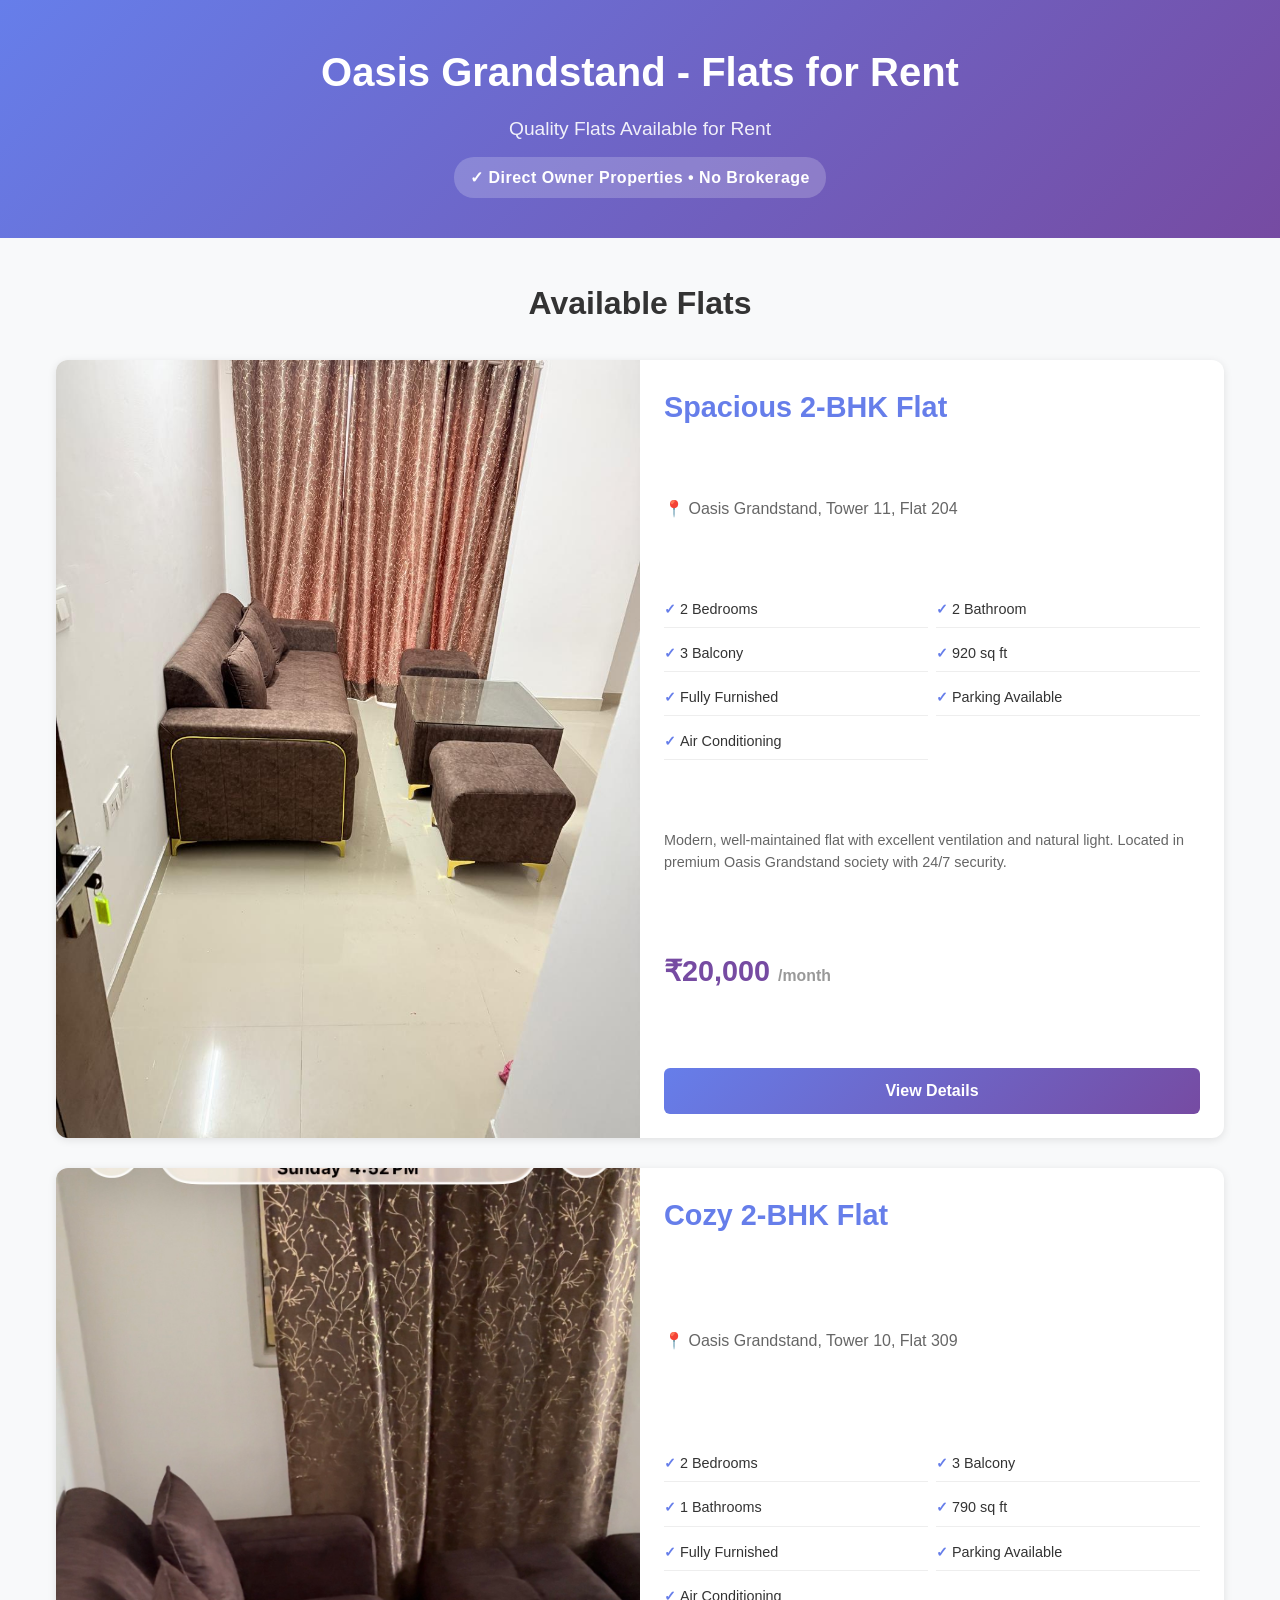
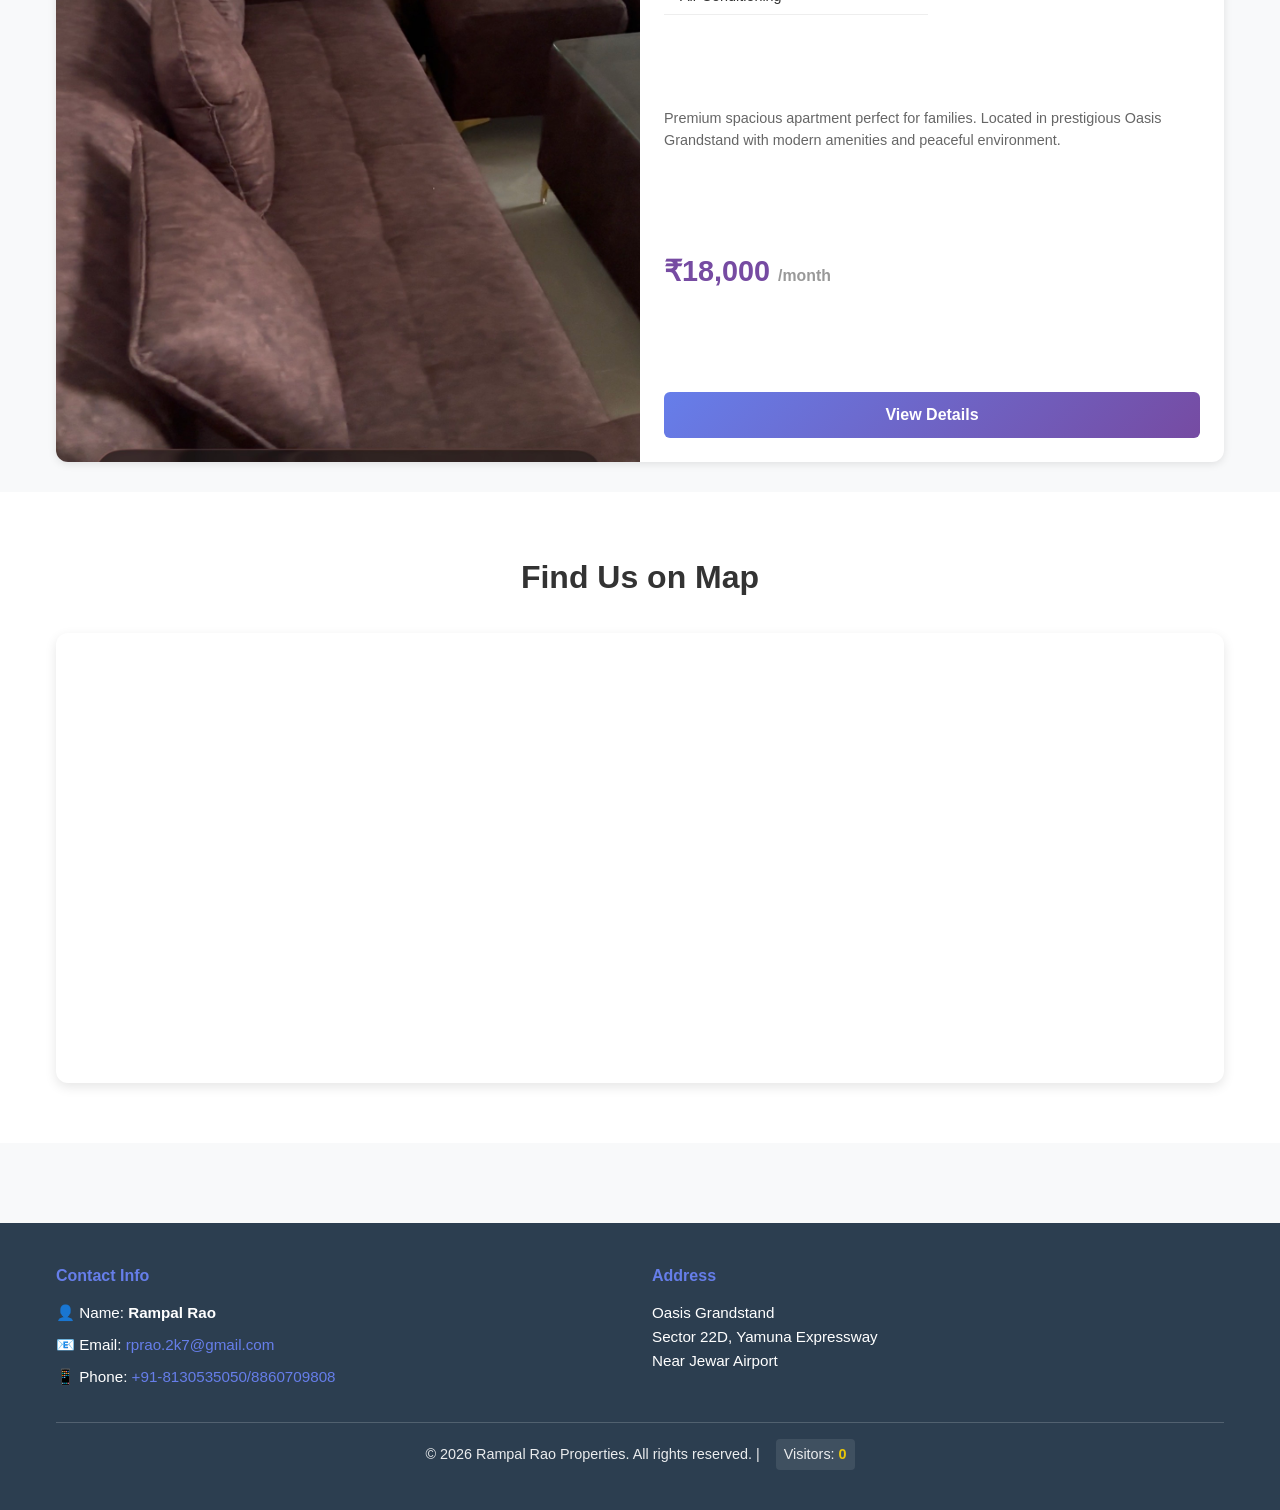
==== index.html @ ecab7b9e "Initial commit: Oasis Grandstand rental website with responsive design, image gallery, video tours, " ====
<!DOCTYPE html>
<html lang="en">
<head>
    <meta charset="UTF-8">
    <meta name="viewport" content="width=device-width, initial-scale=1.0">
    <title>Oasis Grandstand - Flats for Rent</title>
    <link rel="stylesheet" href="styles.css">
</head>
<body>
<header>
    <div class="container">
        <h1>Oasis Grandstand - Flats for Rent</h1>
        <p class="tagline">Quality Flats Available for Rent</p>
        <p class="direct-owner-badge">✓ Direct Owner Properties • No Brokerage</p>
    </div>
</header>

<nav class="mobile-nav">
    <a href="#listings" class="nav-link">Listings</a>
    <a href="#contact" class="nav-link">Contact</a>
</nav>

<main>
    <div class="container">
        <section class="listings" id="listings">
            <h2>Available Flats</h2>

            <div class="flat-card">
                <div class="flat-image-wrapper">
                    <img src="images/flat1-1.jpg" alt="Spacious 2-Bedroom Flat">
                </div>
                <div class="flat-details">
                    <h3>Spacious 2-BHK Flat</h3>
                    <p class="location">📍 Oasis Grandstand, Tower 11, Flat 204</p>
                    <ul class="features">
                        <li>2 Bedrooms</li>
                        <li>2 Bathroom</li>
                        <li>3 Balcony</li>
                        <li>920 sq ft</li>
                        <li>Fully Furnished</li>
                        <li>Parking Available</li>
                        <li>Air Conditioning</li>
                    </ul>
                    <p class="description">Modern, well-maintained flat with excellent ventilation and natural light. Located in premium Oasis Grandstand society with 24/7 security.</p>
                    <p class="price">₹20,000 <span class="period">/month</span></p>
                    <button class="btn btn-primary" onclick="window.location.href='property1.html'">View Details</button>
                </div>
            </div>

            <div class="flat-card">
                <div class="flat-image-wrapper">
                    <img src="images/flat2-1.jpg" alt="Cozy 3-Bedroom Flat">
                </div>
                <div class="flat-details">
                    <h3>Cozy 2-BHK Flat</h3>
                    <p class="location">📍 Oasis Grandstand, Tower 10, Flat 309</p>
                    <ul class="features">
                        <li>2 Bedrooms</li>
                        <li>3 Balcony</li>
                        <li>1 Bathrooms</li>
                        <li>790 sq ft</li>
                        <li>Fully Furnished</li>
                        <li>Parking Available</li>
                        <li>Air Conditioning</li>
                    </ul>
                    <p class="description">Premium spacious apartment perfect for families. Located in prestigious Oasis Grandstand with modern amenities and peaceful environment.</p>
                    <p class="price">₹18,000 <span class="period">/month</span></p>
                    <button class="btn btn-primary" onclick="window.location.href='property2.html'">View Details</button>
                </div>
            </div>
        </section>
    </div>
        <!-- Google Map Section -->
        <section class="map-section">
            <div class="container">
                <h2>Find Us on Map</h2>
                <div class="map-container">
                    <iframe src="https://maps.google.com/maps?q=oasis+grandstand+yamuna+expressway&t=&z=13&ie=UTF8&iwloc=&output=embed" width="100%" height="450" style="border:0;" allowfullscreen="" loading="lazy" referrerpolicy="no-referrer-when-downgrade"></iframe>
                </div>
            </div>
        </section>
    </main>

<footer id="contact">
    <div class="container">
        <div class="footer-content">
            <div class="footer-section">
                <h4>Contact Info</h4>
                <p>👤 Name: <strong>Rampal Rao</strong></p>
                <p>📧 Email: <a href="mailto:contact@rprao.2k7@gmail.com">rprao.2k7@gmail.com</a></p>
                <p>📱 Phone: <a href="tel:+91-8130535050">+91-8130535050/8860709808</a></p>
            </div>
            <div class="footer-section">
                <h4>Address</h4>
                <p>Oasis Grandstand<br />Sector 22D, Yamuna Expressway<br />Near Jewar Airport</p>
            </div>
        </div>
        <p class="copyright">&copy; 2026 Rampal Rao Properties. All rights reserved. | <span id="visit-counter">Visitors: <strong>0</strong></span></p>
    </div>
</footer>

<script src="counter.js"></script>
</body>
</html>
---- styles.css ----
* {
    margin: 0;
    padding: 0;
    box-sizing: border-box;
}

html {
    scroll-behavior: smooth;
}

body {
    font-family: -apple-system, BlinkMacSystemFont, 'Segoe UI', Roboto, Oxygen, Ubuntu, Cantarell, sans-serif;
    line-height: 1.6;
    color: #333;
    background-color: #f8f9fa;
}

.container {
    max-width: 1200px;
    margin: 0 auto;
    padding: 0 16px;
}

/* Header */
header {
    background: linear-gradient(135deg, #667eea 0%, #764ba2 100%);
    color: white;
    padding: 40px 16px;
    text-align: center;
}

header h1 {
    font-size: clamp(1.8em, 5vw, 2.5em);
    margin-bottom: 10px;
    word-break: break-word;
}

.tagline {
    font-size: clamp(1em, 4vw, 1.2em);
    opacity: 0.9;
}

.direct-owner-badge {
    font-size: clamp(0.85em, 3vw, 1em);
    background: rgba(255, 255, 255, 0.2);
    padding: 8px 16px;
    border-radius: 20px;
    display: inline-block;
    margin-top: 12px;
    font-weight: 600;
    letter-spacing: 0.5px;
}

/* Mobile Navigation */
.mobile-nav {
    display: none;
    background: #667eea;
    padding: 10px 0;
    position: sticky;
    top: 0;
    z-index: 100;
}

.mobile-nav a {
    display: inline-block;
    color: white;
    text-decoration: none;
    padding: 10px 16px;
    font-size: 0.95em;
    transition: background 0.3s ease;
}

.mobile-nav a:active {
    background: rgba(0,0,0,0.2);
}

/* Main Content */
main {
    padding: 40px 0;
}

.listings h2 {
    text-align: center;
    font-size: clamp(1.5em, 5vw, 2em);
    margin-bottom: 30px;
    color: #333;
}

/* Flat Cards */
.flat-card {
    background: white;
    border-radius: 12px;
    overflow: hidden;
    margin-bottom: 30px;
    box-shadow: 0 2px 8px rgba(0,0,0,0.1);
    transition: transform 0.3s ease, box-shadow 0.3s ease;
    display: grid;
    grid-template-columns: 1fr 1fr;
    gap: 0;
}

.flat-card:active,
.flat-card:hover {
    transform: translateY(-4px);
    box-shadow: 0 4px 16px rgba(0,0,0,0.15);
}

.flat-image-wrapper {
    overflow: hidden;
    background: #e9ecef;
    min-height: 250px;
}

.flat-card img {
    width: 100%;
    height: 100%;
    object-fit: cover;
    display: block;
}

.flat-details {
    padding: 24px;
    display: flex;
    flex-direction: column;
    justify-content: space-between;
}

.flat-details h3 {
    font-size: clamp(1.3em, 4vw, 1.8em);
    color: #667eea;
    margin-bottom: 8px;
}

.location {
    color: #666;
    font-size: 1em;
    margin-bottom: 12px;
}

.features {
    list-style: none;
    display: grid;
    grid-template-columns: 1fr 1fr;
    gap: 8px;
    margin-bottom: 12px;
    font-size: 0.9em;
}

.features li {
    padding: 6px 0;
    border-bottom: 1px solid #eee;
}

.features li:before {
    content: "✓ ";
    color: #667eea;
    font-weight: bold;
}

.description {
    color: #666;
    margin-bottom: 16px;
    font-size: 0.9em;
    line-height: 1.5;
}

.price {
    font-size: clamp(1.3em, 4vw, 1.8em);
    color: #764ba2;
    font-weight: bold;
    margin-bottom: 16px;
}

.period {
    font-size: 0.55em;
    color: #999;
}

/* Buttons */
.btn {
    padding: 14px 24px;
    border: none;
    border-radius: 6px;
    font-size: 1em;
    cursor: pointer;
    transition: all 0.3s ease;
    font-weight: 600;
    text-align: center;
    min-height: 44px;
    display: flex;
    align-items: center;
    justify-content: center;
}

.btn-primary {
    background: linear-gradient(135deg, #667eea 0%, #764ba2 100%);
    color: white;
}

.btn-primary:active {
    transform: scale(0.98);
}

.btn-primary:hover {
    opacity: 0.9;
}

/* Footer */
footer {
    background: #2c3e50;
    color: white;
    padding: 40px 16px;
    margin-top: 40px;
}

.footer-content {
    display: grid;
    grid-template-columns: repeat(auto-fit, minmax(200px, 1fr));
    gap: 24px;
    margin-bottom: 24px;
}

.footer-section h4 {
    margin-bottom: 12px;
    color: #667eea;
}

.footer-section p {
    margin-bottom: 8px;
    font-size: 0.95em;
}

footer a {
    color: #667eea;
    text-decoration: none;
    transition: opacity 0.3s ease;
}

footer a:active,
footer a:hover {
    opacity: 0.8;
}

.copyright {
    text-align: center;
    border-top: 1px solid rgba(255,255,255,0.2);
    padding-top: 16px;
    font-size: 0.9em;
    opacity: 0.9;
}

#visit-counter {
    margin-left: 12px;
    padding: 4px 8px;
    background: rgba(255,255,255,0.1);
    border-radius: 4px;
    display: inline-block;
}

#visit-counter strong {
    color: #FFD700;
    font-weight: 700;
}

/* Tablet (768px and below) */
@media (max-width: 768px) {
    .container {
        padding: 0 12px;
    }

    header {
        padding: 30px 12px;
    }

    header h1 {
        font-size: 1.6em;
    }

    .tagline {
        font-size: 1em;
    }

    .direct-owner-badge {
        font-size: 0.8em;
        padding: 6px 12px;
        margin-top: 10px;
    }

    .mobile-nav {
        display: flex;
        gap: 0;
    }

    .mobile-nav a {
        flex: 1;
        text-align: center;
        padding: 12px 8px;
    }

    main {
        padding: 30px 0;
    }

    .listings h2 {
        font-size: 1.4em;
        margin-bottom: 24px;
    }

    .flat-card {
        grid-template-columns: 1fr;
        margin-bottom: 24px;
    }

    .flat-image-wrapper {
        min-height: 280px;
    }

    .flat-details {
        padding: 20px;
    }

    .flat-details h3 {
        font-size: 1.4em;
    }

    .features {
        grid-template-columns: 1fr 1fr;
    }

    .footer-content {
        grid-template-columns: 1fr;
        gap: 16px;
    }
}

/* Mobile (480px and below) */
@media (max-width: 480px) {
    .container {
        padding: 0 12px;
    }

    header {
        padding: 24px 12px;
    }

    header h1 {
        font-size: 1.4em;
    }

    .tagline {
        font-size: 0.9em;
    }

    .direct-owner-badge {
        font-size: 0.75em;
        padding: 6px 10px;
        margin-top: 8px;
        letter-spacing: 0px;
    }

    .mobile-nav {
        padding: 24px 0;
    }

    .listings h2 {
        font-size: 1.2em;
        margin-bottom: 20px;
    }

    .flat-details {
        padding: 16px;
    }

    .flat-details h3 {
        font-size: 1.2em;
        margin-bottom: 6px;
    }

    .location {
        font-size: 0.9em;
    }

    .features {
        grid-template-columns: 1fr;
        gap: 4px;
        font-size: 0.85em;
    }

    .features li {
        padding: 4px 0;
    }

    .description {
        font-size: 0.85em;
        margin-bottom: 12px;
    }

    .price {
        font-size: 1.4em;
        margin-bottom: 12px;
    }

    .btn {
        padding: 12px 20px;
        min-height: 40px;
        font-size: 0.95em;
    }

    footer {
        padding: 30px 12px;
    }

    .footer-content {
        gap: 12px;
    }

    .footer-section h4 {
        font-size: 0.95em;
    }

    .footer-section p {
        font-size: 0.85em;
    }

    .copyright {
        font-size: 0.8em;
    }
}

/* Map Section */
.map-section {
    background: white;
    padding: 60px 0;
    margin-bottom: 0;
}

.map-section h2 {
    text-align: center;
    font-size: clamp(1.5em, 5vw, 2em);
    margin-bottom: 30px;
    color: #333;
}

.map-container {
    width: 100%;
    border-radius: 12px;
    overflow: hidden;
    box-shadow: 0 4px 12px rgba(0, 0, 0, 0.1);
}

.map-container iframe {
    width: 100%;
    display: block;
    border: none;
}

@media (max-width: 768px) {
    .map-section {
        padding: 40px 0;
    }

    .map-section h2 {
        font-size: 1.4em;
        margin-bottom: 20px;
    }

    .map-container iframe {
        height: 350px !important;
    }
}

@media (max-width: 480px) {
    .map-section {
        padding: 30px 0;
    }

    .map-section h2 {
        font-size: 1.2em;
        margin-bottom: 16px;
    }

    .map-container iframe {
        height: 280px !important;
    }

    #visit-counter {
        display: block;
        margin-left: 0;
        margin-top: 12px;
        font-size: 0.85em;
    }
}
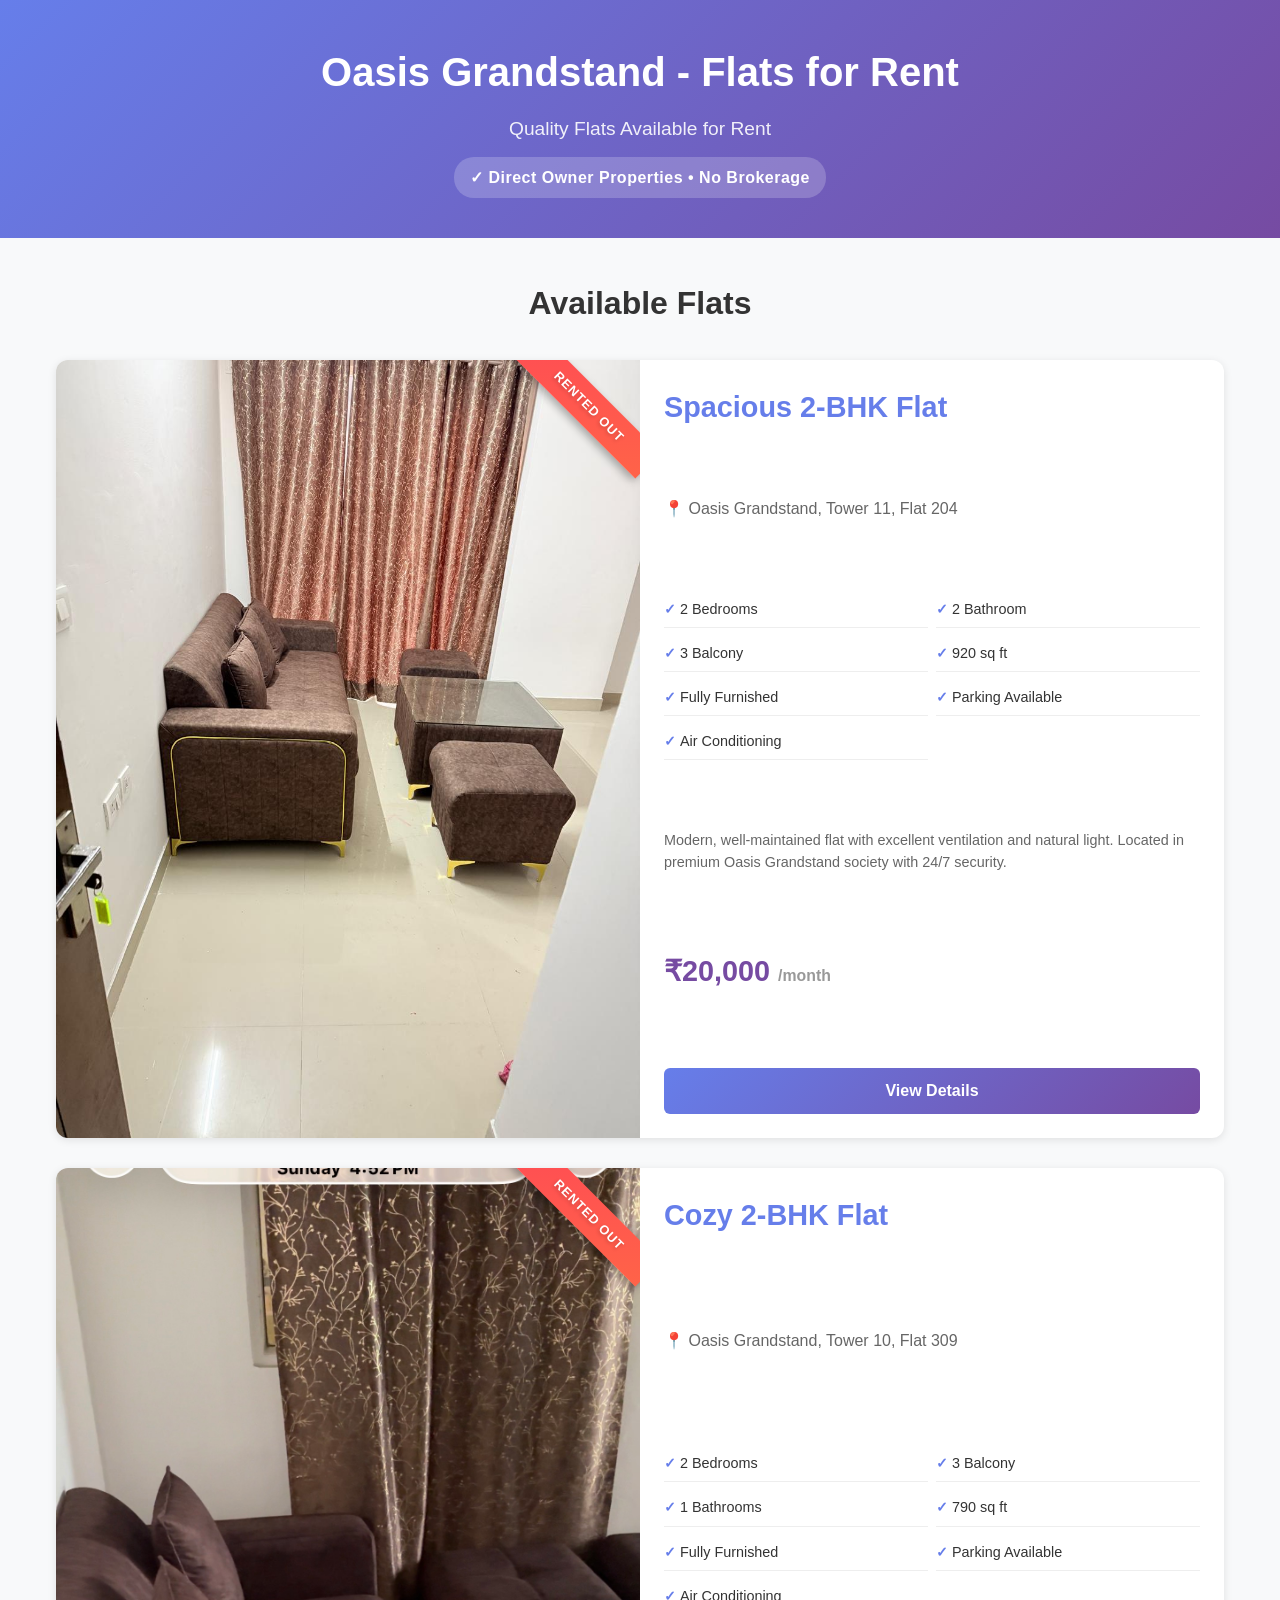
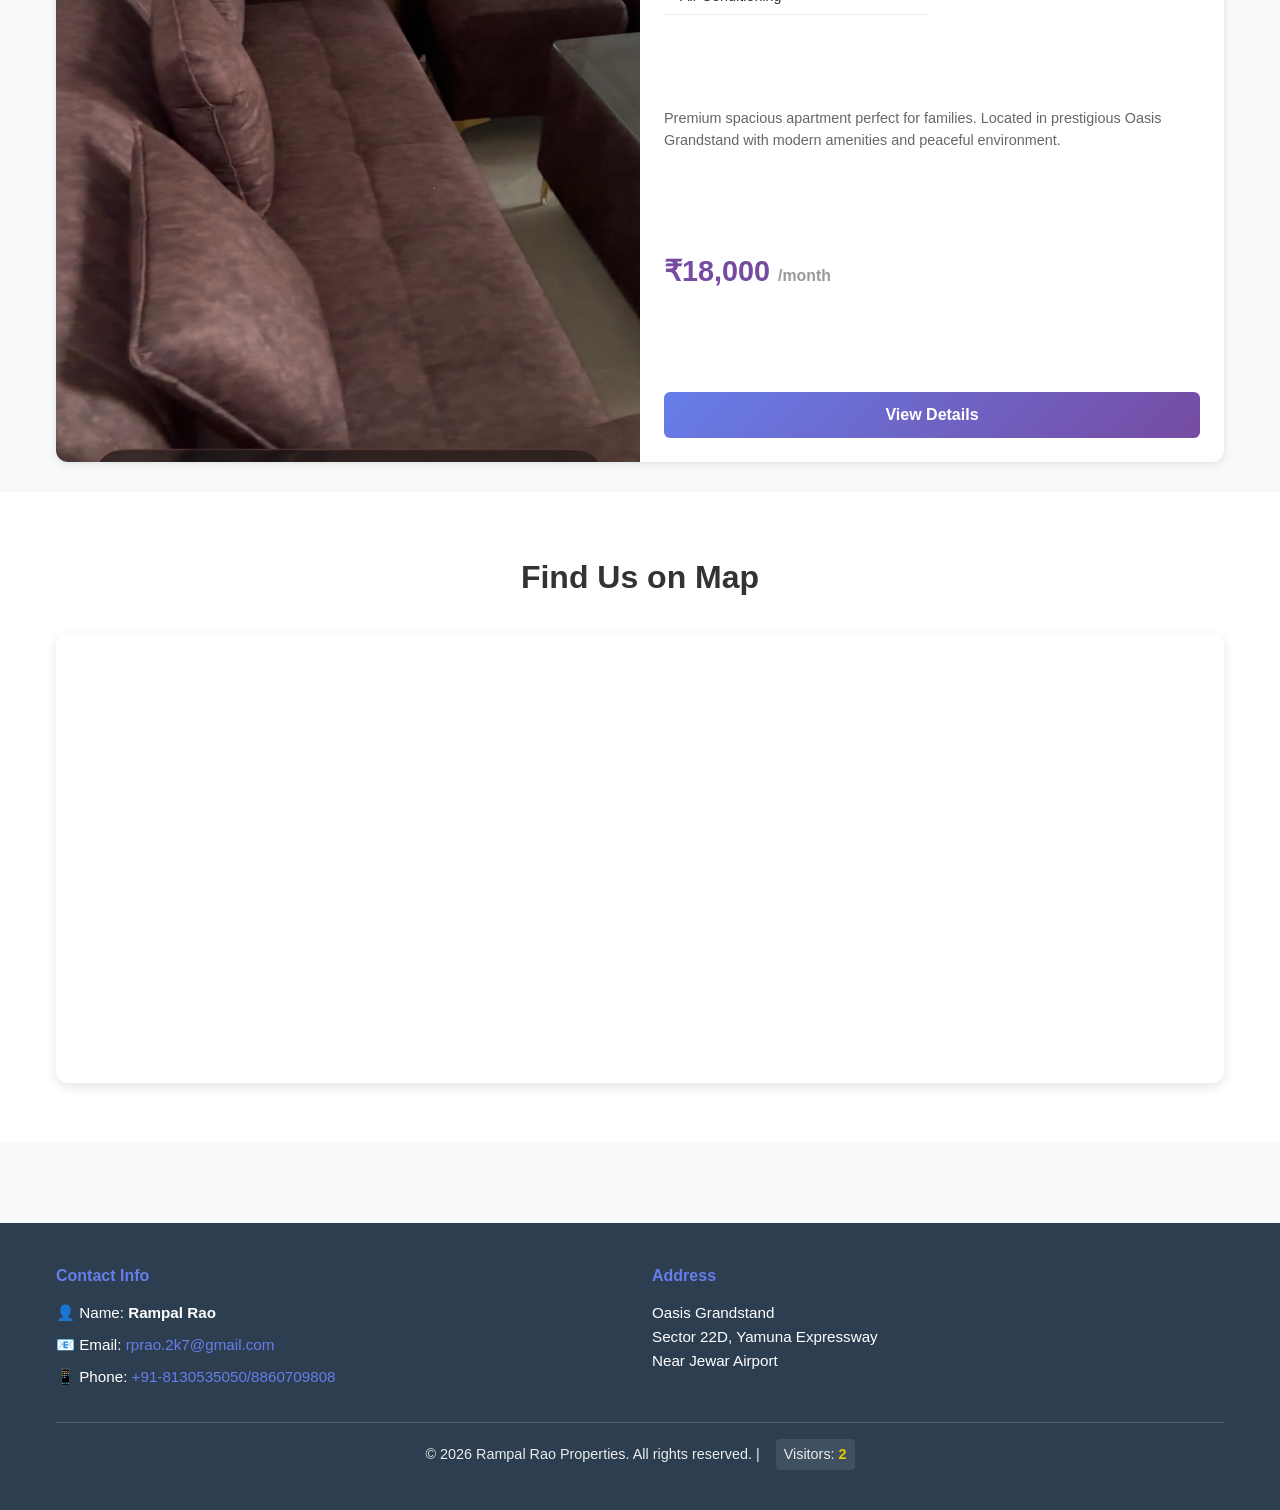
==== commit dc7b3eca: "added rented out strip" ====
--- a/index.html
+++ b/index.html
@@ -28,6 +28,7 @@
             <div class="flat-card">
                 <div class="flat-image-wrapper">
                     <img src="images/flat1-1.jpg" alt="Spacious 2-Bedroom Flat">
+                    <div class="rented-out-strip">RENTED OUT</div>
                 </div>
                 <div class="flat-details">
                     <h3>Spacious 2-BHK Flat</h3>
@@ -43,13 +44,14 @@
                     </ul>
                     <p class="description">Modern, well-maintained flat with excellent ventilation and natural light. Located in premium Oasis Grandstand society with 24/7 security.</p>
                     <p class="price">₹20,000 <span class="period">/month</span></p>
-                    <button class="btn btn-primary" onclick="window.location.href='property1.html'">View Details</button>
+                    <button class="btn btn-primary" onclick="window.location.href='phoenix-204.html'">View Details</button>
                 </div>
             </div>
 
             <div class="flat-card">
                 <div class="flat-image-wrapper">
                     <img src="images/flat2-1.jpg" alt="Cozy 3-Bedroom Flat">
+                    <div class="rented-out-strip">RENTED OUT</div>
                 </div>
                 <div class="flat-details">
                     <h3>Cozy 2-BHK Flat</h3>
@@ -65,7 +67,7 @@
                     </ul>
                     <p class="description">Premium spacious apartment perfect for families. Located in prestigious Oasis Grandstand with modern amenities and peaceful environment.</p>
                     <p class="price">₹18,000 <span class="period">/month</span></p>
-                    <button class="btn btn-primary" onclick="window.location.href='property2.html'">View Details</button>
+                    <button class="btn btn-primary" onclick="window.location.href='sepang-309.html'">View Details</button>
                 </div>
             </div>
         </section>
--- a/styles.css
+++ b/styles.css
@@ -109,6 +109,7 @@
     overflow: hidden;
     background: #e9ecef;
     min-height: 250px;
+    position: relative;
 }
 
 .flat-card img {
@@ -116,6 +117,23 @@
     height: 100%;
     object-fit: cover;
     display: block;
+}
+
+.rented-out-strip {
+    position: absolute;
+    top: 10px;
+    right: -40px;
+    background: linear-gradient(135deg, #ff4757 0%, #ff6348 100%);
+    color: white;
+    padding: 8px 30px 8px 90px;
+    font-weight: 700;
+    font-size: 0.8em;
+    letter-spacing: 1px;
+    transform: rotate(45deg);
+    box-shadow: 0 4px 8px rgba(0, 0, 0, 0.3);
+    text-shadow: 0 2px 4px rgba(0, 0, 0, 0.2);
+    white-space: nowrap;
+    min-width: 220px;
 }
 
 .flat-details {
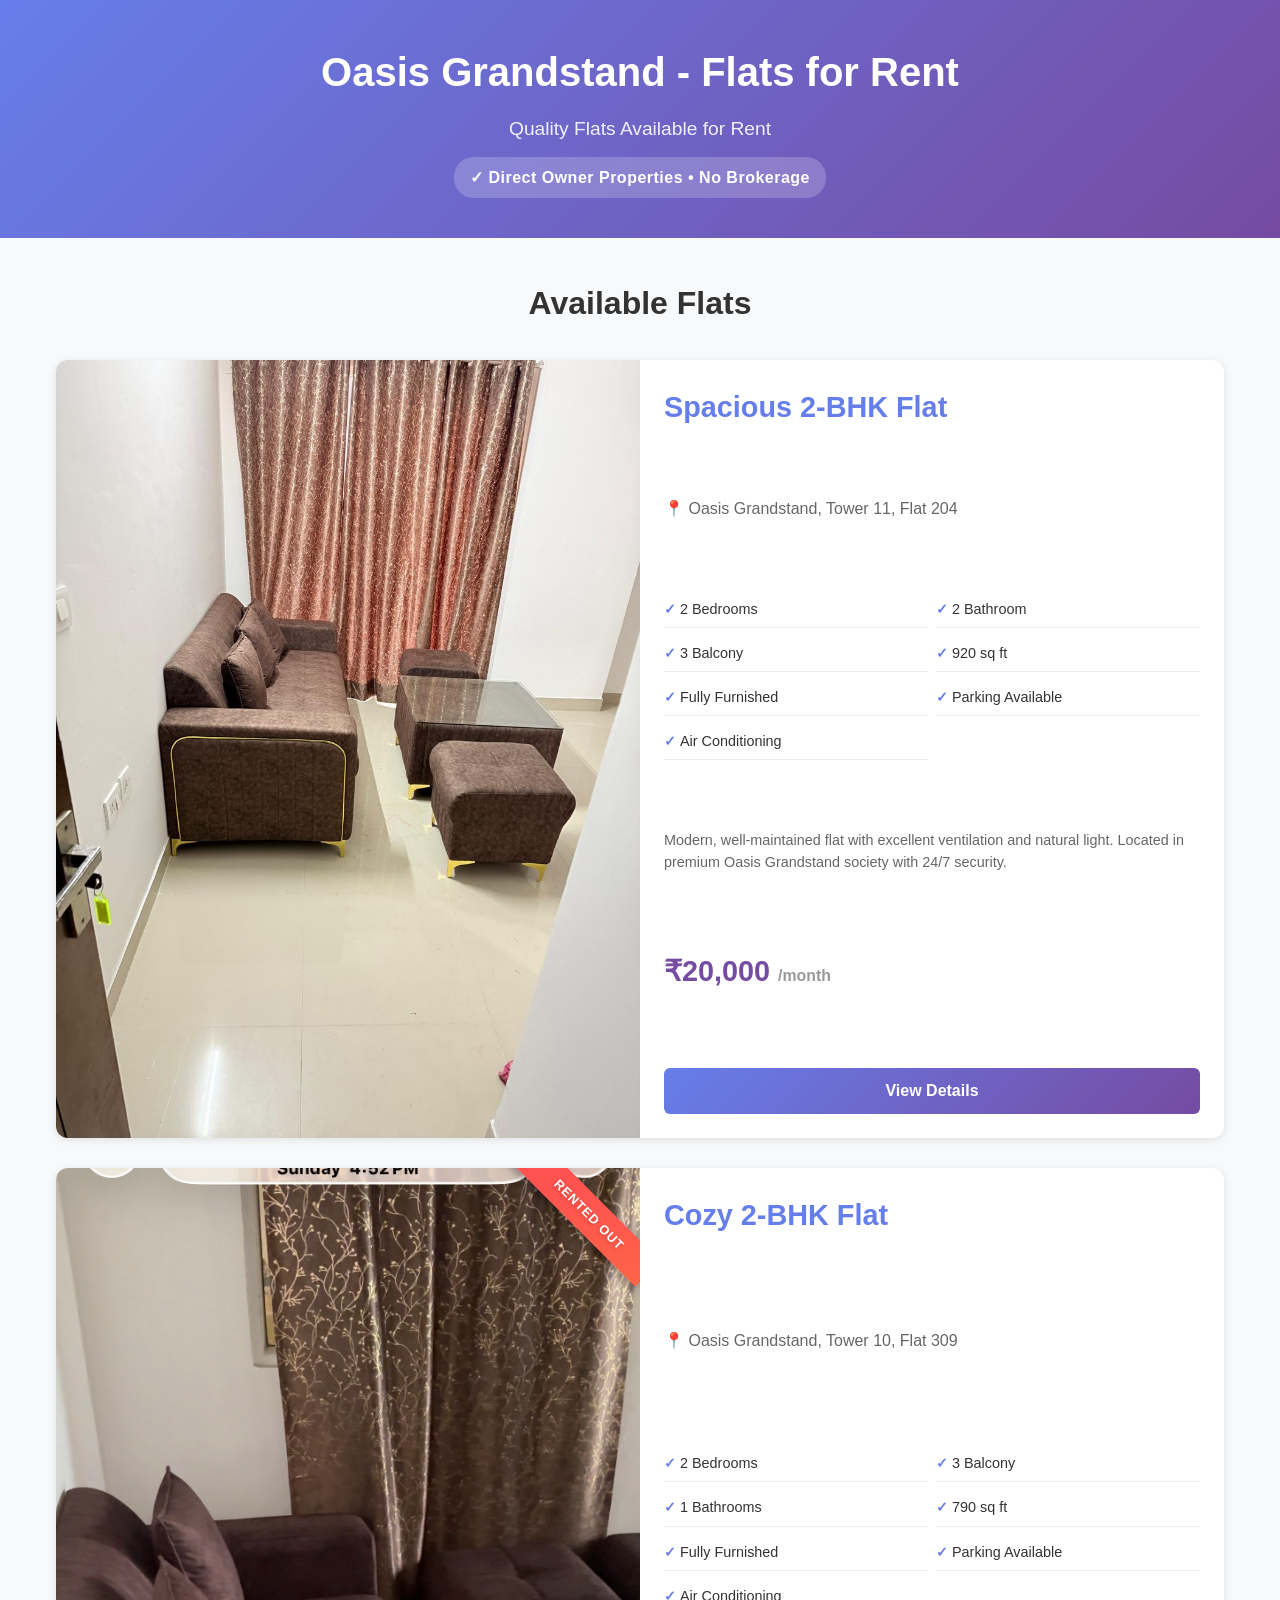
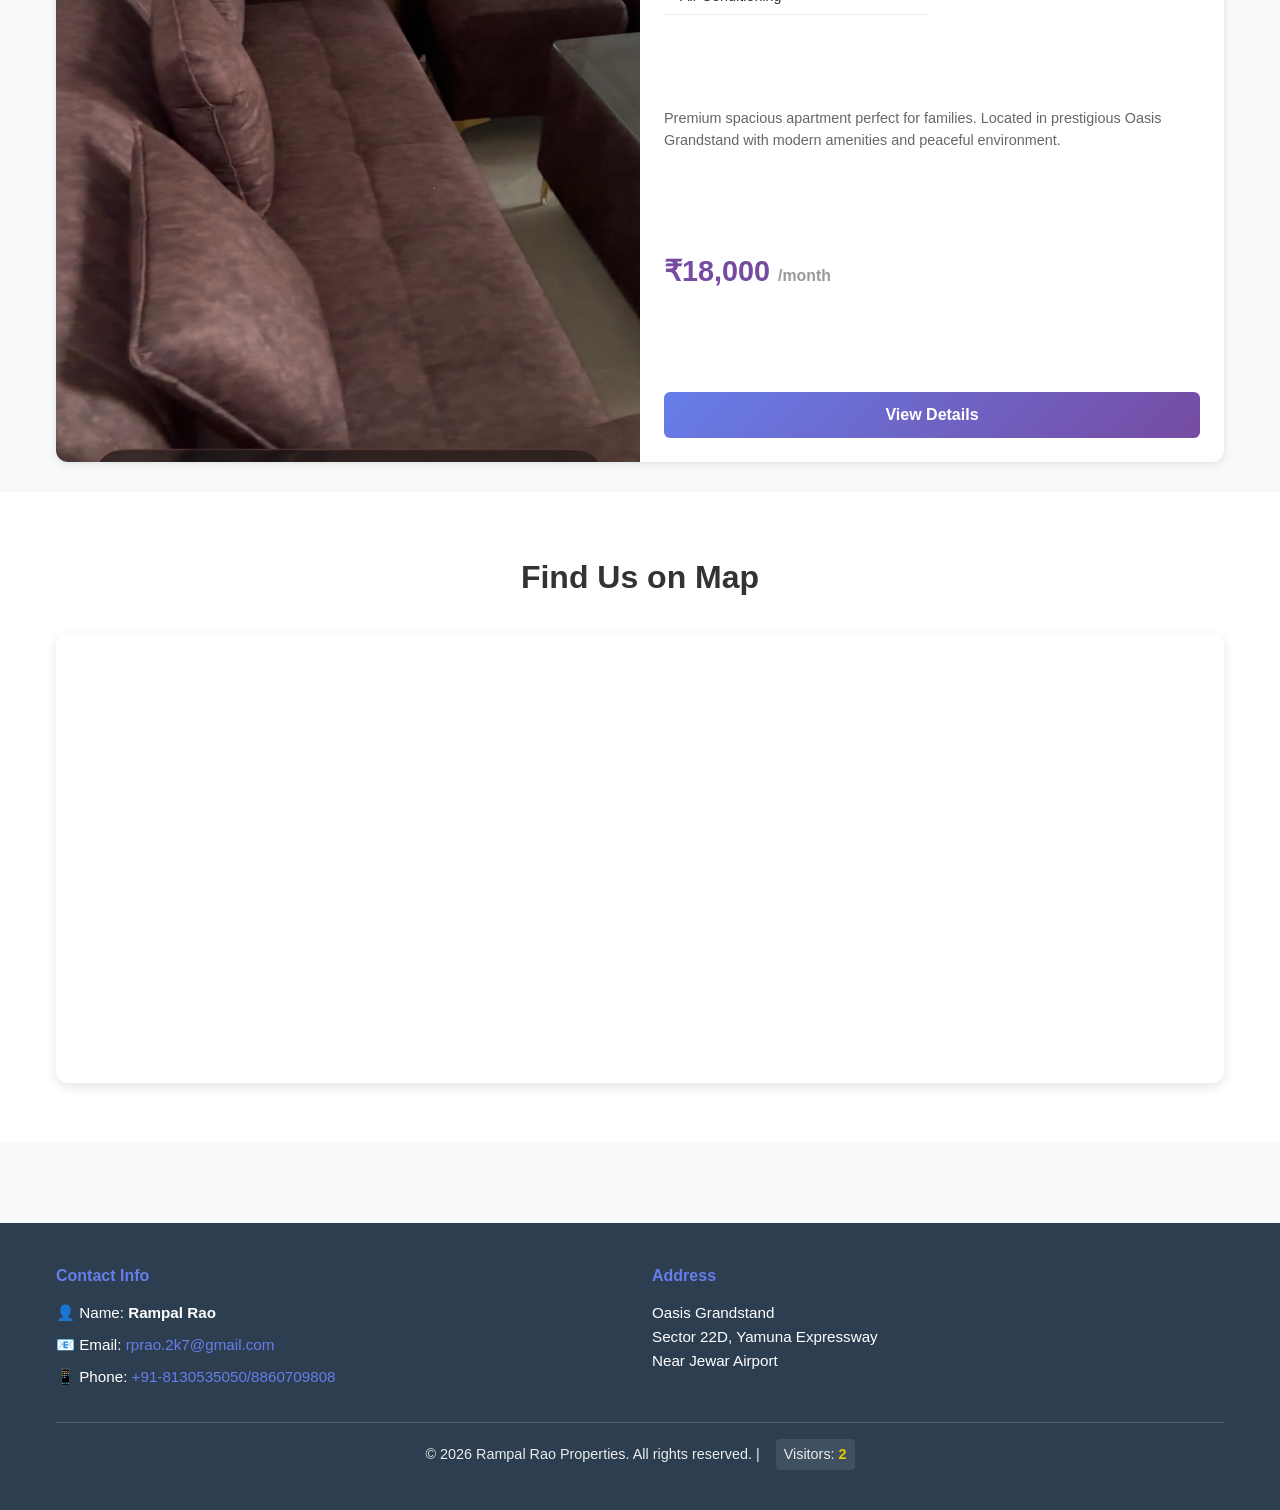
==== commit ab69955a: "removing rented out strip" ====
--- a/index.html
+++ b/index.html
@@ -28,7 +28,7 @@
             <div class="flat-card">
                 <div class="flat-image-wrapper">
                     <img src="images/flat1-1.jpg" alt="Spacious 2-Bedroom Flat">
-                    <div class="rented-out-strip">RENTED OUT</div>
+                    <!--<div class="rented-out-strip">RENTED OUT</div>-->
                 </div>
                 <div class="flat-details">
                     <h3>Spacious 2-BHK Flat</h3>
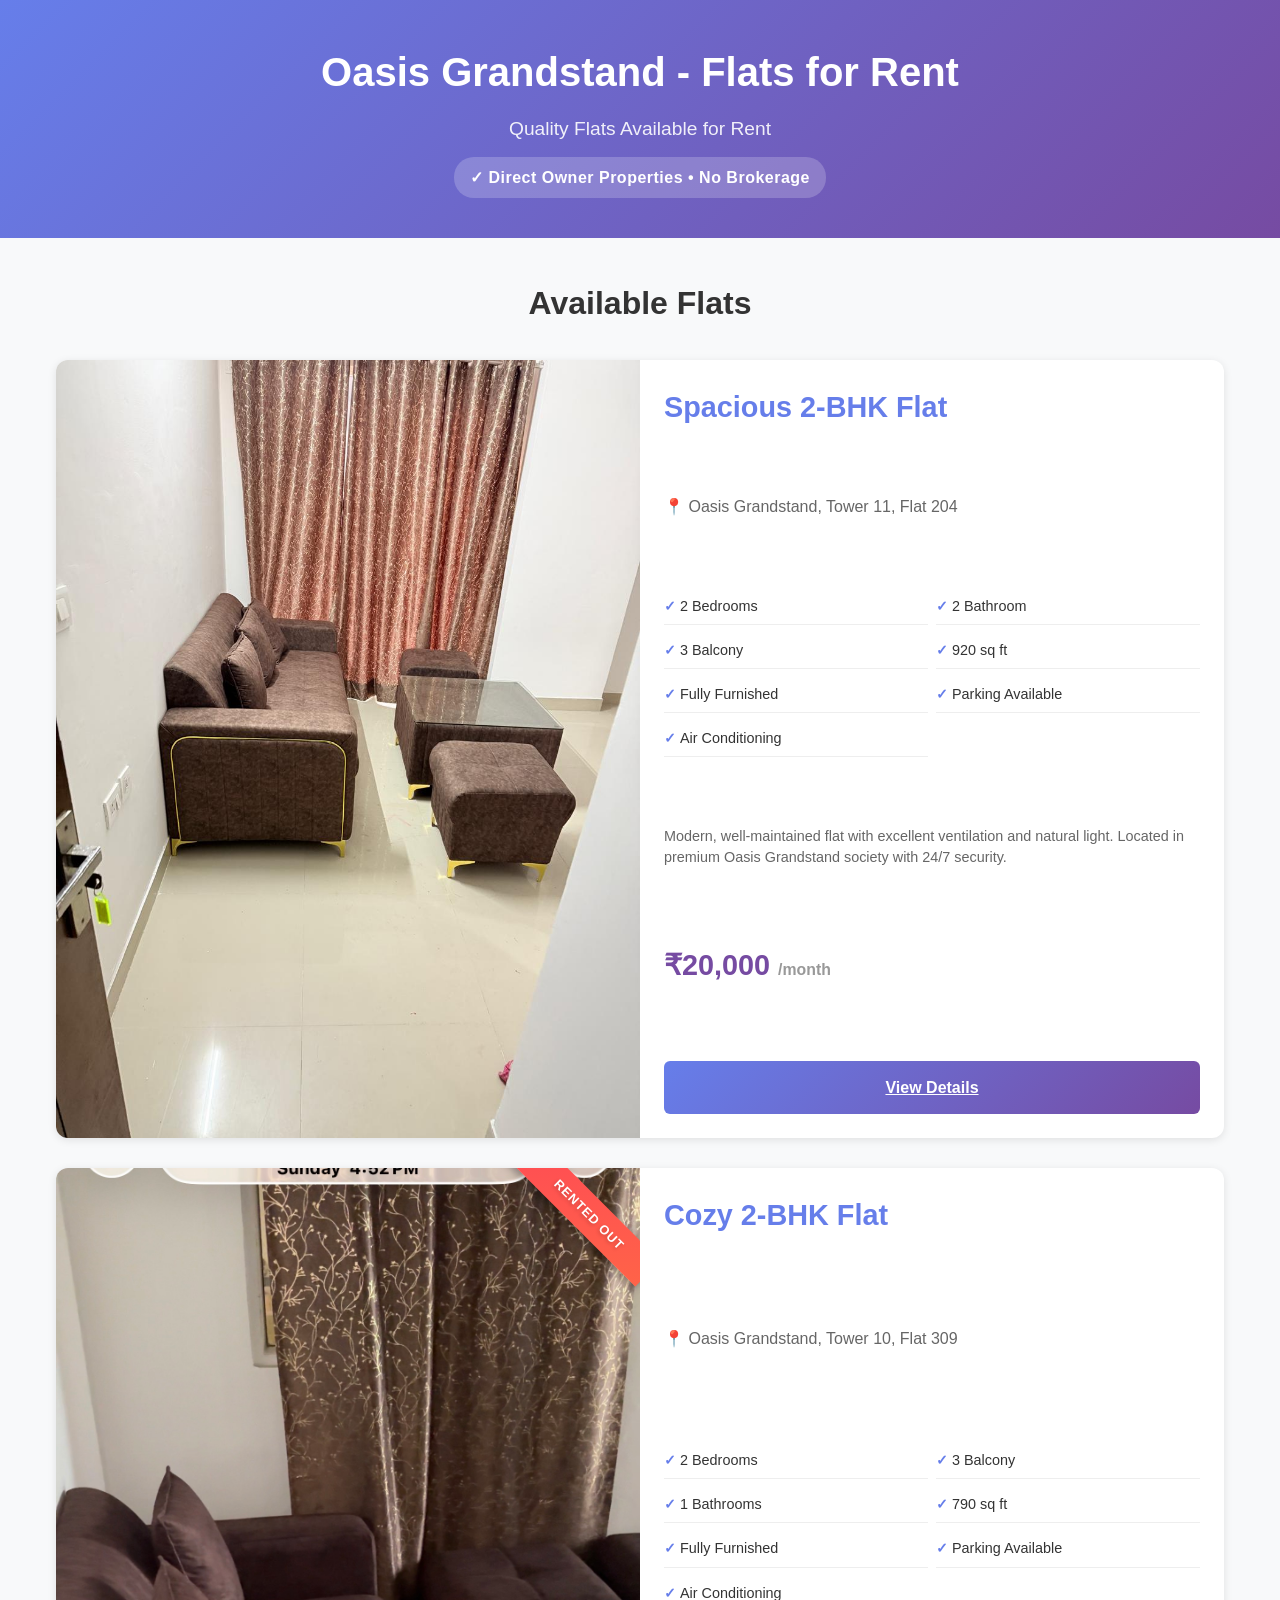
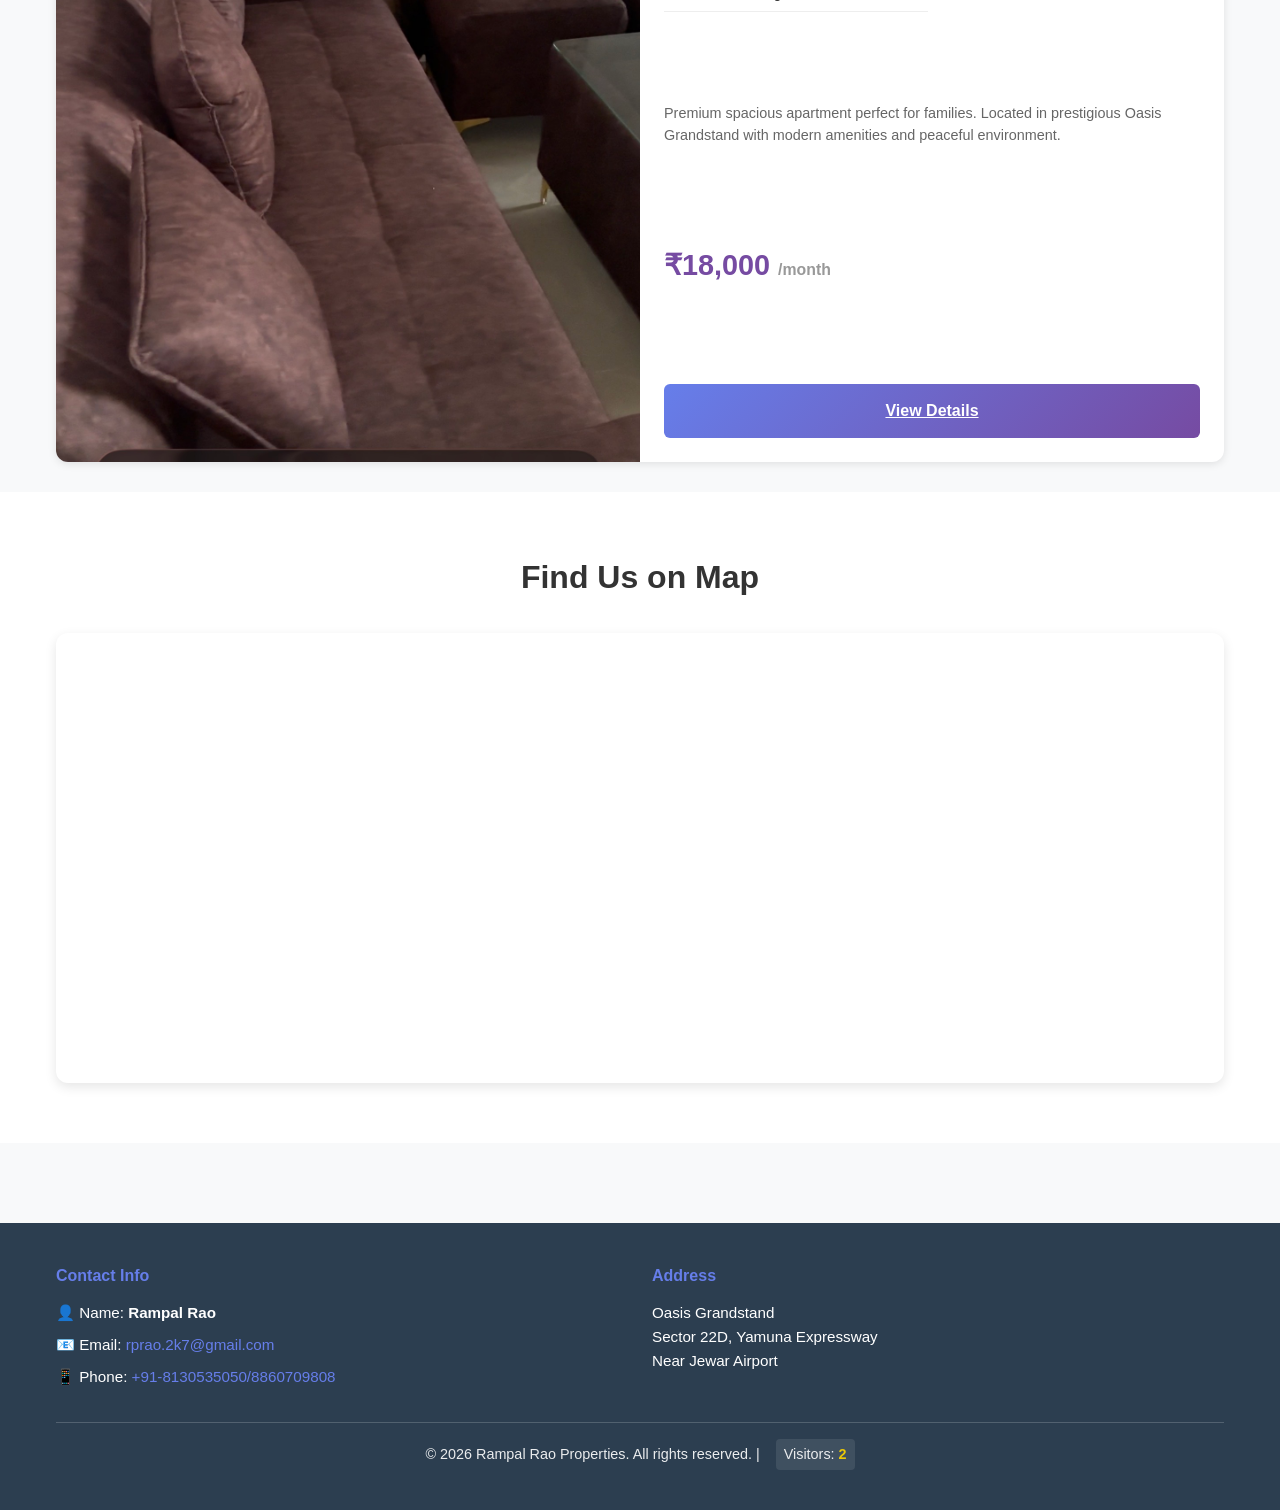
==== commit d59eec4e: "crawling issue fixed" ====
--- a/index.html
+++ b/index.html
@@ -3,8 +3,80 @@
 <head>
     <meta charset="UTF-8">
     <meta name="viewport" content="width=device-width, initial-scale=1.0">
-    <title>Oasis Grandstand - Flats for Rent</title>
+    <title>Flats for Rent in Oasis Grandstand, Yamuna Expressway | Direct Owner</title>
+    <meta name="description" content="Direct owner 2-BHK furnished flats for rent in Oasis Grandstand, Sector 22D, Yamuna Expressway near Jewar Airport. No brokerage. View rent, photos, amenities, and contact details.">
+    <meta name="robots" content="index, follow">
+    <meta name="author" content="Rampal Rao Properties">
+    <meta name="keywords" content="Oasis Grandstand flat for rent, flats for rent Yamuna Expressway, 2 BHK rent Sector 22D, no brokerage flat rent, Jewar Airport rental flat">
+    <link rel="canonical" href="https://rentmyflat.co.in/">
+    <meta property="og:type" content="website">
+    <meta property="og:title" content="Flats for Rent in Oasis Grandstand, Yamuna Expressway">
+    <meta property="og:description" content="Direct owner furnished 2-BHK flats for rent in Oasis Grandstand, Sector 22D, Yamuna Expressway. No brokerage.">
+    <meta property="og:url" content="https://rentmyflat.co.in/">
+    <meta property="og:image" content="https://rentmyflat.co.in/images/flat1-1.jpg">
+    <meta property="og:site_name" content="Rent My Flat">
+    <meta name="twitter:card" content="summary_large_image">
+    <meta name="twitter:title" content="Flats for Rent in Oasis Grandstand, Yamuna Expressway">
+    <meta name="twitter:description" content="Direct owner furnished 2-BHK flats for rent in Oasis Grandstand. No brokerage.">
+    <meta name="twitter:image" content="https://rentmyflat.co.in/images/flat1-1.jpg">
     <link rel="stylesheet" href="styles.css">
+    <script type="application/ld+json">
+    {
+        "@context": "https://schema.org",
+        "@type": "RealEstateAgent",
+        "name": "Rampal Rao Properties",
+        "url": "https://rentmyflat.co.in/",
+        "image": "https://rentmyflat.co.in/images/flat1-1.jpg",
+        "telephone": "+91-8130535050",
+        "email": "rprao.2k7@gmail.com",
+        "address": {
+            "@type": "PostalAddress",
+            "streetAddress": "Oasis Grandstand, Sector 22D, Yamuna Expressway",
+            "addressLocality": "Greater Noida",
+            "addressRegion": "Uttar Pradesh",
+            "addressCountry": "IN"
+        },
+        "areaServed": "Yamuna Expressway",
+        "makesOffer": [
+            {
+                "@type": "Offer",
+                "url": "https://rentmyflat.co.in/phoenix-204.html",
+                "price": "20000",
+                "priceCurrency": "INR",
+                "availability": "https://schema.org/InStock",
+                "itemOffered": {
+                    "@type": "Apartment",
+                    "name": "2-BHK Furnished Flat in Oasis Grandstand Tower 11 Flat 204",
+                    "address": "Oasis Grandstand, Sector 22D, Yamuna Expressway, Greater Noida",
+                    "floorSize": {
+                        "@type": "QuantitativeValue",
+                        "value": "920",
+                        "unitCode": "FTK"
+                    },
+                    "numberOfRooms": 2
+                }
+            },
+            {
+                "@type": "Offer",
+                "url": "https://rentmyflat.co.in/sepang-309.html",
+                "price": "18000",
+                "priceCurrency": "INR",
+                "availability": "https://schema.org/SoldOut",
+                "itemOffered": {
+                    "@type": "Apartment",
+                    "name": "2-BHK Furnished Flat in Oasis Grandstand Tower 10 Flat 309",
+                    "address": "Oasis Grandstand, Sector 22D, Yamuna Expressway, Greater Noida",
+                    "floorSize": {
+                        "@type": "QuantitativeValue",
+                        "value": "790",
+                        "unitCode": "FTK"
+                    },
+                    "numberOfRooms": 2
+                }
+            }
+        ]
+    }
+    </script>
 </head>
 <body>
 <header>
@@ -44,7 +116,7 @@
                     </ul>
                     <p class="description">Modern, well-maintained flat with excellent ventilation and natural light. Located in premium Oasis Grandstand society with 24/7 security.</p>
                     <p class="price">₹20,000 <span class="period">/month</span></p>
-                    <button class="btn btn-primary" onclick="window.location.href='phoenix-204.html'">View Details</button>
+                    <a class="btn btn-primary" href="phoenix-204.html">View Details</a>
                 </div>
             </div>
 
@@ -67,7 +139,7 @@
                     </ul>
                     <p class="description">Premium spacious apartment perfect for families. Located in prestigious Oasis Grandstand with modern amenities and peaceful environment.</p>
                     <p class="price">₹18,000 <span class="period">/month</span></p>
-                    <button class="btn btn-primary" onclick="window.location.href='sepang-309.html'">View Details</button>
+                    <a class="btn btn-primary" href="sepang-309.html">View Details</a>
                 </div>
             </div>
         </section>
